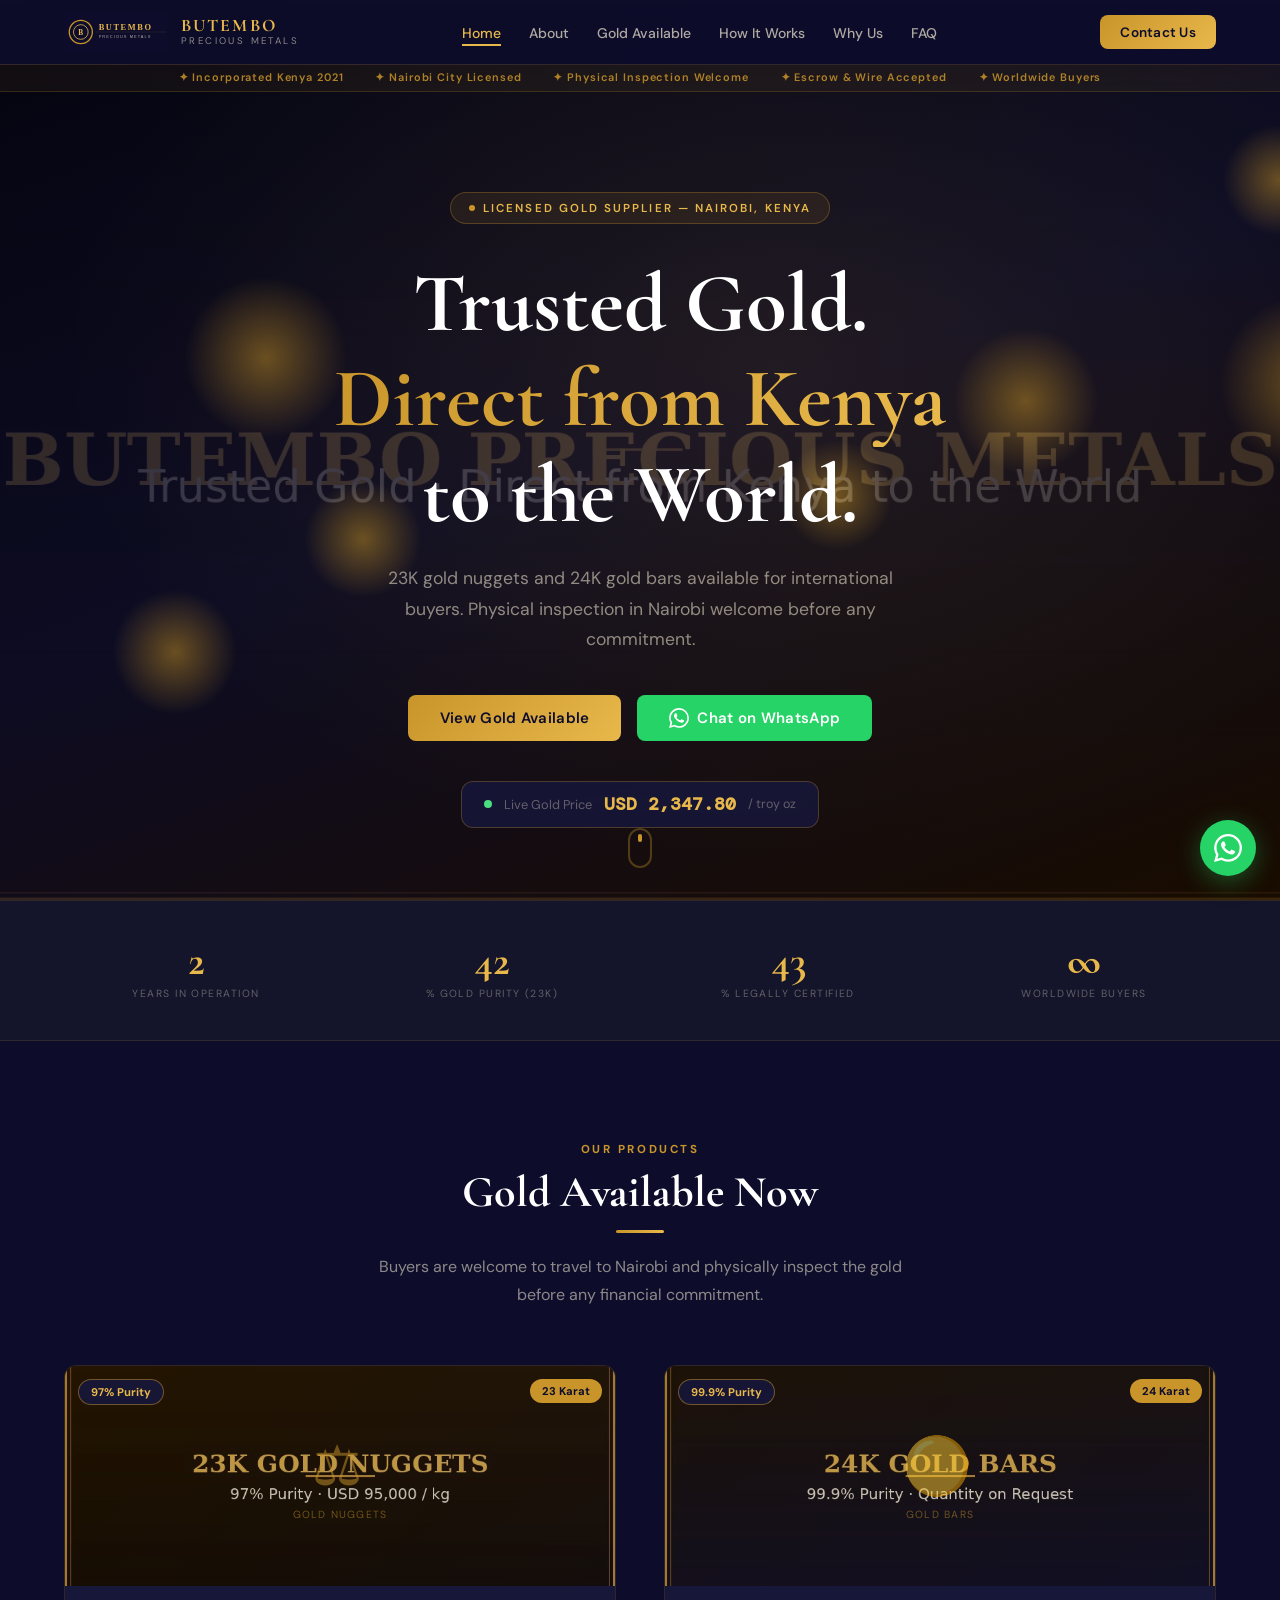
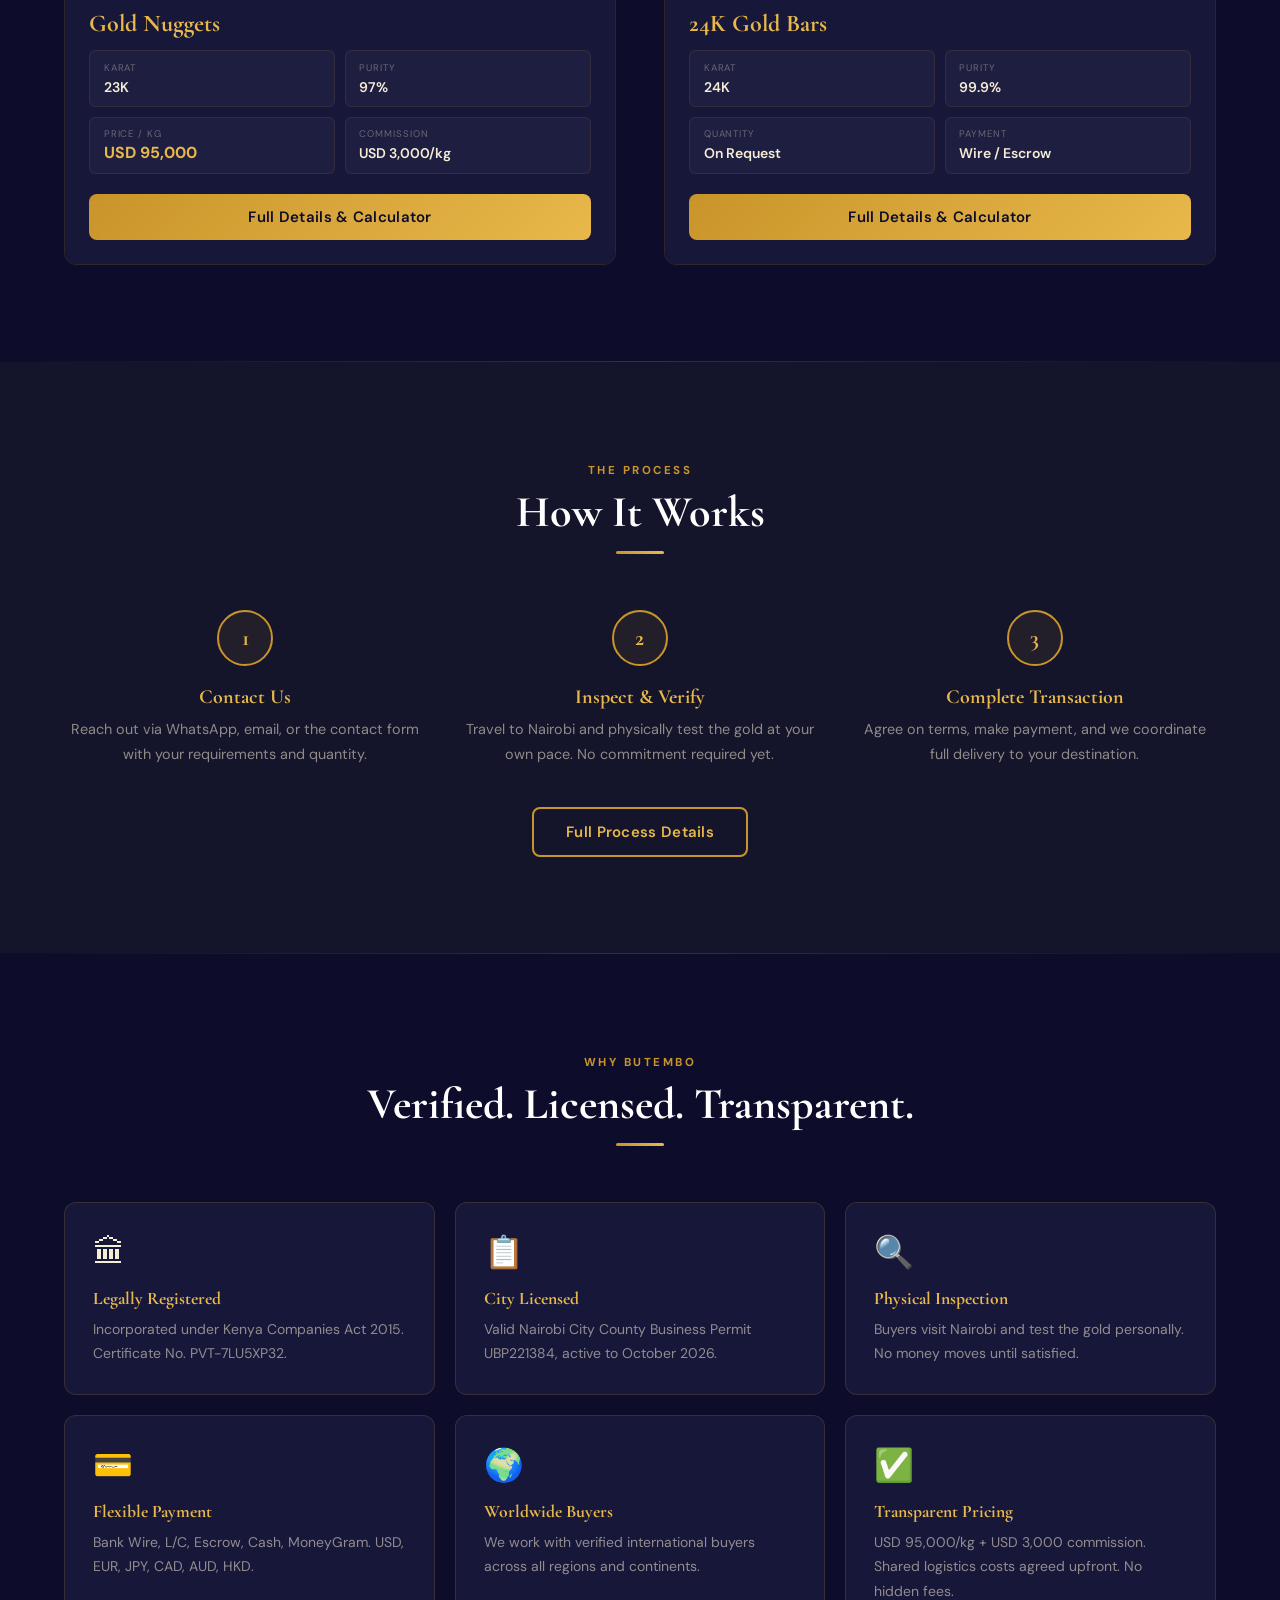
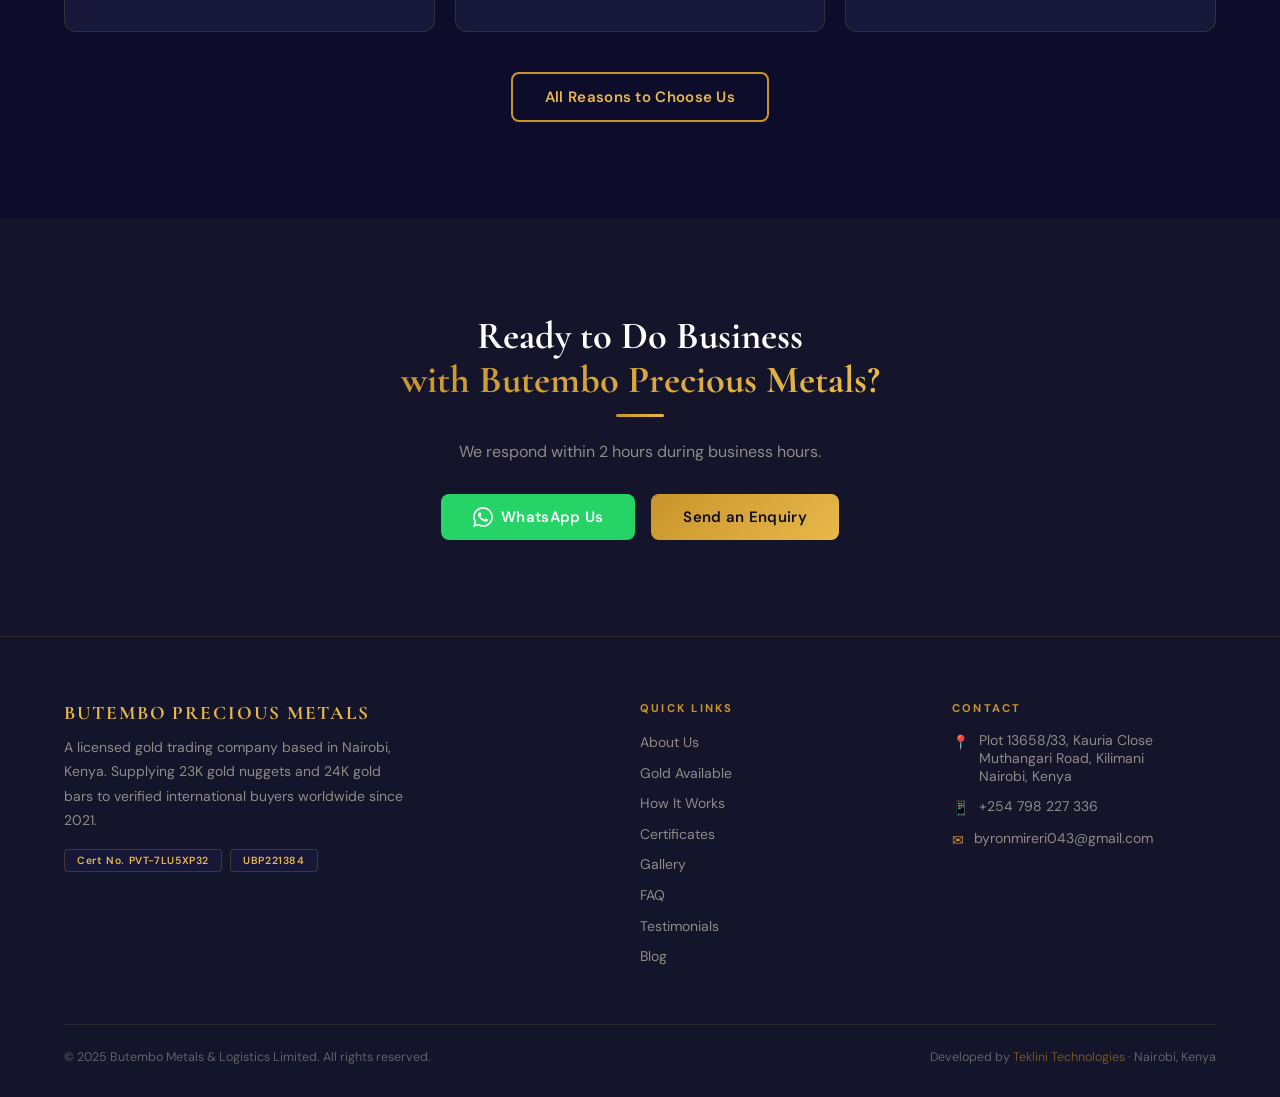
==== index.html @ 9b8b7255 "first commit" ====
<!DOCTYPE html>
<html lang="en">
<head>
  <meta charset="UTF-8"/>
  <meta name="viewport" content="width=device-width,initial-scale=1.0"/>
  <meta name="description" content="Licensed gold supplier in Nairobi, Kenya. 23K gold nuggets and 24K gold bars for international buyers. Physical inspection welcome."/>
  <meta property="og:title" content="Butembo Precious Metals | Trusted Gold from Kenya to the World"/>
  <meta property="og:image" content="images/og.jpg"/>
  <meta property="og:type" content="website"/>
  <title>Butembo Precious Metals | Trusted Gold from Kenya to the World</title>
  <link rel="icon" type="image/png" href="images/favicon.png"/>
  <link rel="preconnect" href="https://fonts.googleapis.com"/>
  <link rel="preconnect" href="https://fonts.gstatic.com" crossorigin/>
  <link href="https://fonts.googleapis.com/css2?family=Cormorant+Garamond:wght@400;600;700&family=DM+Sans:wght@300;400;500;600&family=DM+Mono&display=swap" rel="stylesheet"/>
  <link rel="stylesheet" href="css/styles.css"/>
</head>
<body>
<nav id="navbar">
  <div class="container">
    <div class="nav-inner">
      <a href="index.html" class="nav-logo">
        <img src="images/logo.svg" alt="Butembo Precious Metals" style="height:42px;width:auto;"/>
        <div><div class="nav-logo-text-main">BUTEMBO</div><div class="nav-logo-text-sub">Precious Metals</div></div>
      </a>
      <ul class="nav-links"><li><a href="index.html" class="active">Home</a></li>
<li><a href="about.html" >About</a></li>
<li><a href="gold.html" >Gold Available</a></li>
<li><a href="how.html" >How It Works</a></li>
<li><a href="why.html" >Why Us</a></li>
<li><a href="faq.html" >FAQ</a></li></ul>
      <a href="contact.html" class="btn btn-gold btn-sm nav-cta">Contact Us</a>
      <button class="nav-menu-btn" id="menu-btn" aria-label="Open menu">
        <svg width="22" height="22" fill="none" stroke="currentColor" stroke-width="2" viewBox="0 0 24 24"><path stroke-linecap="round" stroke-linejoin="round" d="M4 6h16M4 12h16M4 18h16"/></svg>
      </button>
    </div>
  </div>
  <div class="mobile-menu" id="mobile-menu">
    <a href="index.html">Home</a><a href="about.html">About Us</a><a href="gold.html">Gold Available</a>
    <a href="how.html">How It Works</a><a href="why.html">Why Choose Us</a><a href="gallery.html">Gallery</a>
    <a href="certificates.html">Certificates</a><a href="faq.html">FAQ</a>
    <a href="testimonials.html">Testimonials</a><a href="blog.html">Blog</a>
    <a href="contact.html" class="btn btn-gold" style="display:block;text-align:center;margin-top:.75rem;">Contact Us</a>
  </div>
</nav>
<div class="trust-strip">
  <div class="trust-strip-inner">
    <span class="trust-badge">&#10022; Incorporated Kenya 2021</span>
    <span class="trust-badge">&#10022; Nairobi City Licensed</span>
    <span class="trust-badge">&#10022; Physical Inspection Welcome</span>
    <span class="trust-badge">&#10022; Escrow &amp; Wire Accepted</span>
    <span class="trust-badge">&#10022; Worldwide Buyers</span>
  </div>
</div>
<main>

<section class="hero">
  <div class="hero-bg">
    <div class="hero-gradient"></div>
    <div class="hero-particles"></div>
    <div style="position:absolute;inset:0;background:url('images/hero.jpg') center/cover no-repeat;opacity:.18;"></div>
  </div>
  <div class="hero-content" data-aos="fade-up">
    <div class="hero-badge" data-aos="fade-down"><span class="pulse-dot"></span>Licensed Gold Supplier &mdash; Nairobi, Kenya</div>
    <h1 class="serif"><span style="color:#fff;">Trusted Gold.</span><span class="grad-gold">Direct from Kenya</span><span style="color:#fff;">to the World.</span></h1>
    <p>23K gold nuggets and 24K gold bars available for international buyers. Physical inspection in Nairobi welcome before any commitment.</p>
    <div class="hero-btns">
      <a href="gold.html" class="btn btn-gold">View Gold Available</a>
      <a href="https://wa.me/254798227336?text=Hello%20Butembo%2C%20I%20am%20interested%20in%20purchasing%20gold.%20Please%20advise%20on%20availability." target="_blank" class="btn btn-wa"><svg width="20" height="20" fill="currentColor" viewBox="0 0 24 24"><path d="M17.472 14.382c-.297-.149-1.758-.867-2.03-.967-.273-.099-.471-.148-.67.15-.197.297-.767.966-.94 1.164-.173.199-.347.223-.644.075-.297-.15-1.255-.463-2.39-1.475-.883-.788-1.48-1.761-1.653-2.059-.173-.297-.018-.458.13-.606.134-.133.298-.347.446-.52.149-.174.198-.298.298-.497.099-.198.05-.371-.025-.52-.075-.149-.669-1.612-.916-2.207-.242-.579-.487-.5-.669-.51-.173-.008-.371-.01-.57-.01-.198 0-.52.074-.792.372-.272.297-1.04 1.016-1.04 2.479 0 1.462 1.065 2.875 1.213 3.074.149.198 2.096 3.2 5.077 4.487.709.306 1.262.489 1.694.625.712.227 1.36.195 1.871.118.571-.085 1.758-.719 2.006-1.413.248-.694.248-1.289.173-1.413-.074-.124-.272-.198-.57-.347m-5.421 7.403h-.004a9.87 9.87 0 01-5.031-1.378l-.361-.214-3.741.982.998-3.648-.235-.374a9.86 9.86 0 01-1.51-5.26c.001-5.45 4.436-9.884 9.888-9.884 2.64 0 5.122 1.03 6.988 2.898a9.825 9.825 0 012.893 6.994c-.003 5.45-4.437 9.884-9.885 9.884m8.413-18.297A11.815 11.815 0 0012.05 0C5.495 0 .16 5.335.157 11.892c0 2.096.547 4.142 1.588 5.945L.057 24l6.305-1.654a11.882 11.882 0 005.683 1.448h.005c6.554 0 11.89-5.335 11.893-11.893a11.821 11.821 0 00-3.48-8.413z"/></svg> Chat on WhatsApp</a>
    </div>
    <div class="ticker-pill">
      <span class="ticker-dot"></span>
      <span class="ticker-label">Live Gold Price</span>
      <span class="ticker-val" id="gold-price-display">Loading...</span>
      <span class="ticker-unit">/ troy oz</span>
    </div>
  </div>
  <div class="scroll-hint"><div class="scroll-hint-inner"><div class="scroll-hint-dot"></div></div></div>
</section>

<div class="stats-bar">
  <div class="container">
    <div class="stats-grid">
      <div data-aos="fade-up"><div class="stat-val counter" data-target="4">0</div><div class="stat-label">Years in Operation</div></div>
      <div data-aos="fade-up" data-aos-delay="100"><div class="stat-val counter" data-target="97">0</div><div class="stat-label">% Gold Purity (23K)</div></div>
      <div data-aos="fade-up" data-aos-delay="200"><div class="stat-val counter" data-target="100">0</div><div class="stat-label">% Legally Certified</div></div>
      <div data-aos="fade-up" data-aos-delay="300"><div class="stat-val">&infin;</div><div class="stat-label">Worldwide Buyers</div></div>
    </div>
  </div>
</div>

<section class="section">
  <div class="container">
    <div class="section-head">
      <span class="section-tag">Our Products</span>
      <h2 class="section-title serif">Gold Available Now</h2>
      <div class="gold-rule"></div>
      <p class="section-sub">Buyers are welcome to travel to Nairobi and physically inspect the gold before any financial commitment.</p>
    </div>
    <div class="grid-2">
      <div class="product-card" data-aos="fade-right">
        <div class="product-img">
          <img src="images/nuggets.jpg" alt="23K Gold Nuggets"/>
          <div class="product-img-fallback"><span class="icon">&#9878;</span><span>Gold Nuggets</span></div>
          <span class="product-badge product-badge-karat">23 Karat</span>
          <span class="product-badge product-badge-purity">97% Purity</span>
        </div>
        <div class="product-body">
          <h3 class="serif" style="font-size:1.5rem;color:var(--gold2);margin-bottom:.75rem;">Gold Nuggets</h3>
          <div class="spec-grid" style="margin-bottom:1.25rem;">
            <div class="spec-item"><span class="spec-label">Karat</span><span class="spec-val">23K</span></div><div class="spec-item"><span class="spec-label">Purity</span><span class="spec-val">97%</span></div><div class="spec-item"><span class="spec-label">Price / kg</span><span class="spec-val highlight">USD 95,000</span></div><div class="spec-item"><span class="spec-label">Commission</span><span class="spec-val">USD 3,000/kg</span></div>
          </div>
          <a href="gold.html" class="btn btn-gold" style="width:100%;justify-content:center;">Full Details &amp; Calculator</a>
        </div>
      </div>
      <div class="product-card" data-aos="fade-left">
        <div class="product-img">
          <img src="images/bars.jpg" alt="24K Gold Bars"/>
          <div class="product-img-fallback"><span class="icon">&#128993;</span><span>Gold Bars</span></div>
          <span class="product-badge product-badge-karat">24 Karat</span>
          <span class="product-badge product-badge-purity">99.9% Purity</span>
        </div>
        <div class="product-body">
          <h3 class="serif" style="font-size:1.5rem;color:var(--gold2);margin-bottom:.75rem;">24K Gold Bars</h3>
          <div class="spec-grid" style="margin-bottom:1.25rem;">
            <div class="spec-item"><span class="spec-label">Karat</span><span class="spec-val">24K</span></div><div class="spec-item"><span class="spec-label">Purity</span><span class="spec-val">99.9%</span></div><div class="spec-item"><span class="spec-label">Quantity</span><span class="spec-val">On Request</span></div><div class="spec-item"><span class="spec-label">Payment</span><span class="spec-val">Wire / Escrow</span></div>
          </div>
          <a href="gold.html" class="btn btn-gold" style="width:100%;justify-content:center;">Full Details &amp; Calculator</a>
        </div>
      </div>
    </div>
  </div>
</section>

<div class="section-divider"></div>

<section class="section" style="background:var(--navyL);">
  <div class="container">
    <div class="section-head">
      <span class="section-tag">The Process</span>
      <h2 class="section-title serif">How It Works</h2>
      <div class="gold-rule"></div>
    </div>
    <div class="steps-grid">
      <div style="text-align:center;" data-aos="fade-up"><div class="step-num">1</div><h3 class="serif" style="font-size:1.25rem;color:var(--gold2);margin-bottom:.5rem;">Contact Us</h3><p style="color:var(--gray);font-size:.9rem;line-height:1.75;">Reach out via WhatsApp, email, or the contact form with your requirements and quantity.</p></div>
      <div style="text-align:center;" data-aos="fade-up" data-aos-delay="120"><div class="step-num">2</div><h3 class="serif" style="font-size:1.25rem;color:var(--gold2);margin-bottom:.5rem;">Inspect &amp; Verify</h3><p style="color:var(--gray);font-size:.9rem;line-height:1.75;">Travel to Nairobi and physically test the gold at your own pace. No commitment required yet.</p></div>
      <div style="text-align:center;" data-aos="fade-up" data-aos-delay="240"><div class="step-num">3</div><h3 class="serif" style="font-size:1.25rem;color:var(--gold2);margin-bottom:.5rem;">Complete Transaction</h3><p style="color:var(--gray);font-size:.9rem;line-height:1.75;">Agree on terms, make payment, and we coordinate full delivery to your destination.</p></div>
    </div>
    <div style="text-align:center;margin-top:2.5rem;" data-aos="fade-up"><a href="how.html" class="btn btn-outline">Full Process Details</a></div>
  </div>
</section>

<div class="section-divider"></div>

<section class="section">
  <div class="container">
    <div class="section-head">
      <span class="section-tag">Why Butembo</span>
      <h2 class="section-title serif">Verified. Licensed. Transparent.</h2>
      <div class="gold-rule"></div>
    </div>
    <div class="trust-grid">
      <div class="card" data-aos="fade-up"><span class="trust-icon">&#127963;</span><h4 class="serif" style="color:var(--gold2);font-size:1.1rem;margin-bottom:.5rem;">Legally Registered</h4><p style="color:var(--gray);font-size:.875rem;line-height:1.75;">Incorporated under Kenya Companies Act 2015. Certificate No. PVT-7LU5XP32.</p></div>
      <div class="card" data-aos="fade-up" data-aos-delay="80"><span class="trust-icon">&#128203;</span><h4 class="serif" style="color:var(--gold2);font-size:1.1rem;margin-bottom:.5rem;">City Licensed</h4><p style="color:var(--gray);font-size:.875rem;line-height:1.75;">Valid Nairobi City County Business Permit UBP221384, active to October 2026.</p></div>
      <div class="card" data-aos="fade-up" data-aos-delay="160"><span class="trust-icon">&#128269;</span><h4 class="serif" style="color:var(--gold2);font-size:1.1rem;margin-bottom:.5rem;">Physical Inspection</h4><p style="color:var(--gray);font-size:.875rem;line-height:1.75;">Buyers visit Nairobi and test the gold personally. No money moves until satisfied.</p></div>
      <div class="card" data-aos="fade-up" data-aos-delay="240"><span class="trust-icon">&#128179;</span><h4 class="serif" style="color:var(--gold2);font-size:1.1rem;margin-bottom:.5rem;">Flexible Payment</h4><p style="color:var(--gray);font-size:.875rem;line-height:1.75;">Bank Wire, L/C, Escrow, Cash, MoneyGram. USD, EUR, JPY, CAD, AUD, HKD.</p></div>
      <div class="card" data-aos="fade-up" data-aos-delay="320"><span class="trust-icon">&#127757;</span><h4 class="serif" style="color:var(--gold2);font-size:1.1rem;margin-bottom:.5rem;">Worldwide Buyers</h4><p style="color:var(--gray);font-size:.875rem;line-height:1.75;">We work with verified international buyers across all regions and continents.</p></div>
      <div class="card" data-aos="fade-up" data-aos-delay="400"><span class="trust-icon">&#9989;</span><h4 class="serif" style="color:var(--gold2);font-size:1.1rem;margin-bottom:.5rem;">Transparent Pricing</h4><p style="color:var(--gray);font-size:.875rem;line-height:1.75;">USD 95,000/kg + USD 3,000 commission. Shared logistics costs agreed upfront. No hidden fees.</p></div>
    </div>
    <div style="text-align:center;margin-top:2.5rem;" data-aos="fade-up"><a href="why.html" class="btn btn-outline">All Reasons to Choose Us</a></div>
  </div>
</section>

<section class="section" style="background:var(--navyL);text-align:center;">
  <div class="container-sm" data-aos="fade-up">
    <h2 class="serif" style="font-size:clamp(1.6rem,3.5vw,2.4rem);color:#fff;margin-bottom:.75rem;">Ready to Do Business<br/><span class="grad-gold">with Butembo Precious Metals?</span></h2>
    <div class="gold-rule" style="margin:.75rem auto 1.5rem;"></div>
    <p style="color:var(--gray);margin-bottom:2rem;">We respond within 2 hours during business hours.</p>
    <div style="display:flex;gap:1rem;justify-content:center;flex-wrap:wrap;">
      <a href="https://wa.me/254798227336?text=Hello%20Butembo%2C%20I%20am%20ready%20to%20discuss%20a%20gold%20purchase." target="_blank" class="btn btn-wa"><svg width="20" height="20" fill="currentColor" viewBox="0 0 24 24"><path d="M17.472 14.382c-.297-.149-1.758-.867-2.03-.967-.273-.099-.471-.148-.67.15-.197.297-.767.966-.94 1.164-.173.199-.347.223-.644.075-.297-.15-1.255-.463-2.39-1.475-.883-.788-1.48-1.761-1.653-2.059-.173-.297-.018-.458.13-.606.134-.133.298-.347.446-.52.149-.174.198-.298.298-.497.099-.198.05-.371-.025-.52-.075-.149-.669-1.612-.916-2.207-.242-.579-.487-.5-.669-.51-.173-.008-.371-.01-.57-.01-.198 0-.52.074-.792.372-.272.297-1.04 1.016-1.04 2.479 0 1.462 1.065 2.875 1.213 3.074.149.198 2.096 3.2 5.077 4.487.709.306 1.262.489 1.694.625.712.227 1.36.195 1.871.118.571-.085 1.758-.719 2.006-1.413.248-.694.248-1.289.173-1.413-.074-.124-.272-.198-.57-.347m-5.421 7.403h-.004a9.87 9.87 0 01-5.031-1.378l-.361-.214-3.741.982.998-3.648-.235-.374a9.86 9.86 0 01-1.51-5.26c.001-5.45 4.436-9.884 9.888-9.884 2.64 0 5.122 1.03 6.988 2.898a9.825 9.825 0 012.893 6.994c-.003 5.45-4.437 9.884-9.885 9.884m8.413-18.297A11.815 11.815 0 0012.05 0C5.495 0 .16 5.335.157 11.892c0 2.096.547 4.142 1.588 5.945L.057 24l6.305-1.654a11.882 11.882 0 005.683 1.448h.005c6.554 0 11.89-5.335 11.893-11.893a11.821 11.821 0 00-3.48-8.413z"/></svg> WhatsApp Us</a>
      <a href="contact.html" class="btn btn-gold">Send an Enquiry</a>
    </div>
  </div>
</section>
</main>

<footer>
  <div class="container">
    <div class="footer-grid">
      <div>
        <div class="footer-logo-text">BUTEMBO PRECIOUS METALS</div>
        <p class="footer-desc">A licensed gold trading company based in Nairobi, Kenya. Supplying 23K gold nuggets and 24K gold bars to verified international buyers worldwide since 2021.</p>
        <div class="footer-certs">
          <span class="footer-cert">Cert No. PVT-7LU5XP32</span>
          <span class="footer-cert">UBP221384</span>
        </div>
      </div>
      <div>
        <div class="footer-col-title">Quick Links</div>
        <ul class="footer-links">
          <li><a href="about.html">About Us</a></li>
          <li><a href="gold.html">Gold Available</a></li>
          <li><a href="how.html">How It Works</a></li>
          <li><a href="certificates.html">Certificates</a></li>
          <li><a href="gallery.html">Gallery</a></li>
          <li><a href="faq.html">FAQ</a></li>
          <li><a href="testimonials.html">Testimonials</a></li>
          <li><a href="blog.html">Blog</a></li>
        </ul>
      </div>
      <div>
        <div class="footer-col-title">Contact</div>
        <div class="footer-contact-item"><span class="icon">&#128205;</span><span>Plot 13658/33, Kauria Close<br/>Muthangari Road, Kilimani<br/>Nairobi, Kenya</span></div>
        <div class="footer-contact-item"><span class="icon">&#128241;</span><a href="https://wa.me/254798227336?text=Hello%20Butembo%20Precious%20Metals%2C%20I%20would%20like%20to%20enquire%20about%20your%20gold." target="_blank">+254 798 227 336</a></div>
        <div class="footer-contact-item"><span class="icon">&#9993;</span><a href="mailto:byronmireri043@gmail.com">byronmireri043@gmail.com</a></div>
      </div>
    </div>
    <div class="footer-bottom">
      <span>&copy; 2025 Butembo Metals &amp; Logistics Limited. All rights reserved.</span>
      <span>Developed by <a href="#">Teklini Technologies</a> &middot; Nairobi, Kenya</span>
    </div>
  </div>
</footer>
<a href="https://wa.me/254798227336?text=Hello%20Butembo%20Precious%20Metals%2C%20I%20would%20like%20to%20enquire%20about%20your%20gold." target="_blank" rel="noopener" class="wa-float" aria-label="Chat on WhatsApp">
  <svg viewBox="0 0 24 24" fill="white"><path d="M17.472 14.382c-.297-.149-1.758-.867-2.03-.967-.273-.099-.471-.148-.67.15-.197.297-.767.966-.94 1.164-.173.199-.347.223-.644.075-.297-.15-1.255-.463-2.39-1.475-.883-.788-1.48-1.761-1.653-2.059-.173-.297-.018-.458.13-.606.134-.133.298-.347.446-.52.149-.174.198-.298.298-.497.099-.198.05-.371-.025-.52-.075-.149-.669-1.612-.916-2.207-.242-.579-.487-.5-.669-.51-.173-.008-.371-.01-.57-.01-.198 0-.52.074-.792.372-.272.297-1.04 1.016-1.04 2.479 0 1.462 1.065 2.875 1.213 3.074.149.198 2.096 3.2 5.077 4.487.709.306 1.262.489 1.694.625.712.227 1.36.195 1.871.118.571-.085 1.758-.719 2.006-1.413.248-.694.248-1.289.173-1.413-.074-.124-.272-.198-.57-.347m-5.421 7.403h-.004a9.87 9.87 0 01-5.031-1.378l-.361-.214-3.741.982.998-3.648-.235-.374a9.86 9.86 0 01-1.51-5.26c.001-5.45 4.436-9.884 9.888-9.884 2.64 0 5.122 1.03 6.988 2.898a9.825 9.825 0 012.893 6.994c-.003 5.45-4.437 9.884-9.885 9.884m8.413-18.297A11.815 11.815 0 0012.05 0C5.495 0 .16 5.335.157 11.892c0 2.096.547 4.142 1.588 5.945L.057 24l6.305-1.654a11.882 11.882 0 005.683 1.448h.005c6.554 0 11.89-5.335 11.893-11.893a11.821 11.821 0 00-3.48-8.413z"/></svg>
</a>
<script src="js/main.js"></script>
</body>
</html>
---- css/styles.css ----
/* ═══════════════════════════════════════════
   BUTEMBO PRECIOUS METALS — GLOBAL STYLES
   ═══════════════════════════════════════════ */

:root {
  --navy:   #0D0D2B;
  --navyL:  #14142A;
  --card:   #17173A;
  --card2:  #1E1E48;
  --gold:   #C9952A;
  --gold2:  #E8B84B;
  --gold3:  #F5D070;
  --cream:  #F5EDD6;
  --gray:   rgba(245,237,214,.55);
  --gray2:  rgba(245,237,214,.35);
  --green:  #25D366;
  --radius: .75rem;
  --trans:  .22s ease;
}

*, *::before, *::after { box-sizing: border-box; margin: 0; padding: 0; }

html { scroll-behavior: smooth; font-size: 16px; }

body {
  background: var(--navy);
  color: var(--cream);
  font-family: 'DM Sans', sans-serif;
  -webkit-font-smoothing: antialiased;
  overflow-x: hidden;
}

/* ── TYPOGRAPHY ── */
h1, h2, h3, h4 { font-family: 'Cormorant Garamond', 'Georgia', serif; font-weight: 700; line-height: 1.15; }
.serif { font-family: 'Cormorant Garamond', Georgia, serif; }

.text-gold      { color: var(--gold); }
.text-gold2     { color: var(--gold2); }
.text-cream     { color: var(--cream); }
.text-gray      { color: var(--gray); }
.text-gray2     { color: var(--gray2); }

.grad-gold {
  background: linear-gradient(135deg, var(--gold), var(--gold2) 50%, var(--gold));
  -webkit-background-clip: text; -webkit-text-fill-color: transparent; background-clip: text;
  background-size: 200%;
  animation: shimmer-text 4s linear infinite;
}
@keyframes shimmer-text { 0%{background-position:0%} 100%{background-position:200%} }

/* ── LAYOUT ── */
.container { max-width: 1200px; margin: 0 auto; padding: 0 1.5rem; }
.container-sm { max-width: 860px; margin: 0 auto; padding: 0 1.5rem; }
.section { padding: 6rem 0; }
.section-sm { padding: 4rem 0; }

/* ── BUTTONS ── */
.btn {
  display: inline-flex; align-items: center; justify-content: center; gap: .5rem;
  font-family: 'DM Sans', sans-serif; font-weight: 600; font-size: .9375rem;
  padding: .8rem 2rem; border-radius: .5rem; cursor: pointer;
  border: none; text-decoration: none; transition: var(--trans);
  letter-spacing: .02em; white-space: nowrap;
}
.btn-gold {
  background: linear-gradient(135deg, var(--gold), var(--gold2));
  color: var(--navy);
}
.btn-gold:hover { transform: translateY(-2px); box-shadow: 0 8px 28px rgba(201,149,42,.35); filter: brightness(1.08); }

.btn-outline {
  background: transparent; border: 2px solid var(--gold);
  color: var(--gold2);
}
.btn-outline:hover { background: rgba(201,149,42,.1); transform: translateY(-2px); }

.btn-wa {
  background: var(--green); color: #fff;
}
.btn-wa:hover { background: #20ba5a; transform: translateY(-2px); box-shadow: 0 8px 24px rgba(37,211,102,.3); }

.btn-sm { padding: .55rem 1.25rem; font-size: .85rem; }

/* ── NAVBAR ── */
#navbar {
  position: fixed; top: 0; left: 0; right: 0; z-index: 100;
  background: rgba(13,13,43,.96); backdrop-filter: blur(12px);
  border-bottom: 1px solid rgba(201,149,42,.2);
  transition: var(--trans);
}
#navbar.scrolled { box-shadow: 0 4px 30px rgba(0,0,0,.4); border-bottom-color: rgba(201,149,42,.35); }

.nav-inner {
  display: flex; align-items: center; justify-content: space-between;
  height: 64px;
}
.nav-logo { display: flex; align-items: center; gap: .75rem; text-decoration: none; }
.nav-logo-text-main { font-family: 'Cormorant Garamond',serif; font-weight: 700; color: var(--gold2); font-size: 1.1rem; letter-spacing: .12em; line-height:1; }
.nav-logo-text-sub  { font-size: .6rem; color: var(--gray); letter-spacing: .25em; text-transform: uppercase; }

.nav-links { display: flex; align-items: center; gap: 1.75rem; list-style: none; }
.nav-links a {
  color: rgba(245,237,214,.7); font-size: .875rem; font-weight: 500;
  text-decoration: none; position: relative; transition: color var(--trans);
}
.nav-links a::after {
  content: ''; position: absolute; bottom: -4px; left: 0; width: 0; height: 2px;
  background: var(--gold2); transition: width var(--trans);
}
.nav-links a:hover, .nav-links a.active { color: var(--gold2); }
.nav-links a:hover::after, .nav-links a.active::after { width: 100%; }

.nav-menu-btn {
  display: none; background: none; border: none; color: var(--cream);
  cursor: pointer; padding: .4rem;
}
.mobile-menu {
  display: none; background: var(--navyL); border-top: 1px solid rgba(201,149,42,.15);
  padding: 1rem 1.5rem 1.5rem;
}
.mobile-menu.open { display: block; }
.mobile-menu a { display: block; color: rgba(245,237,214,.75); text-decoration: none; padding: .65rem 0; border-bottom: 1px solid rgba(201,149,42,.08); font-size: .9rem; transition: color var(--trans); }
.mobile-menu a:hover { color: var(--gold2); }

/* ── TRUST STRIP ── */
.trust-strip {
  position: fixed; top: 64px; left: 0; right: 0; z-index: 90;
  background: rgba(201,149,42,.07); border-bottom: 1px solid rgba(201,149,42,.2);
  backdrop-filter: blur(6px);
}
.trust-strip-inner {
  display: flex; align-items: center; justify-content: center;
  gap: 2rem; padding: .4rem 1.5rem; flex-wrap: wrap;
}
.trust-badge { color: rgba(201,149,42,.85); font-size: .68rem; font-weight: 600; letter-spacing: .08em; white-space: nowrap; }
@media(max-width:768px){ .trust-strip { display: none; } }

/* ── PAGE OFFSET ── */
.page-offset { padding-top: 7.5rem; }
@media(max-width:768px){ .page-offset { padding-top: 4.5rem; } }

/* ── HERO ── */
.hero {
  min-height: 100vh; display: flex; align-items: center; justify-content: center;
  position: relative; overflow: hidden; padding-top: 7.5rem;
}
.hero-bg {
  position: absolute; inset: 0; z-index: 0;
}
.hero-gradient {
  position: absolute; inset: 0;
  background: radial-gradient(ellipse at 60% 40%, rgba(201,149,42,.14) 0%, transparent 65%),
              linear-gradient(160deg, #050510 0%, var(--navy) 50%, #1a0d00 100%);
}
.hero-particles {
  position: absolute; inset: 0; overflow: hidden;
}
.hero-particles span {
  position: absolute; border-radius: 50%;
  background: radial-gradient(circle, rgba(201,149,42,.6), transparent 70%);
  animation: float-particle 8s ease-in-out infinite;
}
@keyframes float-particle { 0%,100%{transform:translateY(0) scale(1); opacity:.4} 50%{transform:translateY(-30px) scale(1.1); opacity:.7} }

.hero-content { position: relative; z-index: 10; text-align: center; max-width: 780px; padding: 2rem 1.5rem; }
.hero-badge {
  display: inline-flex; align-items: center; gap: .5rem;
  background: rgba(201,149,42,.1); border: 1px solid rgba(201,149,42,.3);
  color: var(--gold2); font-size: .72rem; font-weight: 600;
  letter-spacing: .18em; text-transform: uppercase;
  padding: .45rem 1.1rem; border-radius: 2rem; margin-bottom: 2rem;
}
.hero-badge .pulse-dot { width: 6px; height: 6px; border-radius: 50%; background: var(--gold); animation: pulse 1.8s ease-in-out infinite; }
@keyframes pulse { 0%,100%{opacity:1;transform:scale(1)} 50%{opacity:.4;transform:scale(1.4)} }

.hero h1 { font-size: clamp(2.6rem, 7vw, 5.2rem); color: #fff; margin-bottom: 1.25rem; }
.hero h1 span { display: block; }
.hero p { font-size: 1.1rem; color: var(--gray); line-height: 1.75; max-width: 560px; margin: 0 auto 2.5rem; }

.hero-btns { display: flex; gap: 1rem; justify-content: center; flex-wrap: wrap; margin-bottom: 2.5rem; }

.ticker-pill {
  display: inline-flex; align-items: center; gap: .75rem;
  background: rgba(23,23,58,.85); border: 1px solid rgba(201,149,42,.3);
  padding: .65rem 1.4rem; border-radius: .75rem; backdrop-filter: blur(8px);
}
.ticker-dot { width: 8px; height: 8px; border-radius: 50%; background: #4ade80; animation: pulse 1.5s ease infinite; }
.ticker-label { color: var(--gray2); font-size: .8rem; }
.ticker-val { color: var(--gold2); font-weight: 700; font-size: 1.15rem; font-family: 'DM Mono', monospace; }
.ticker-unit { color: var(--gray2); font-size: .78rem; }

.scroll-hint {
  position: absolute; bottom: 2rem; left: 50%; transform: translateX(-50%);
  z-index: 10; animation: bounce-down 2s ease infinite;
}
.scroll-hint-inner { width: 24px; height: 40px; border: 2px solid rgba(201,149,42,.35); border-radius: 12px; display: flex; align-items: flex-start; justify-content: center; padding: 4px; }
.scroll-hint-dot { width: 4px; height: 8px; background: var(--gold); border-radius: 2px; animation: scroll-dot 2s ease infinite; }
@keyframes bounce-down { 0%,100%{transform:translateX(-50%) translateY(0)} 50%{transform:translateX(-50%) translateY(6px)} }
@keyframes scroll-dot { 0%{opacity:1;transform:translateY(0)} 100%{opacity:0;transform:translateY(14px)} }

/* ── SECTION TITLES ── */
.section-tag {
  display: inline-block; color: var(--gold); font-size: .72rem; font-weight: 700;
  text-transform: uppercase; letter-spacing: .22em; margin-bottom: .6rem;
}
.section-title { font-size: clamp(1.8rem, 4vw, 2.75rem); color: #fff; margin-bottom: .8rem; }
.section-sub { color: var(--gray); line-height: 1.75; max-width: 560px; }
.section-head { text-align: center; margin-bottom: 3.5rem; }
.section-head .section-sub { margin: 0 auto; }

.gold-rule { width: 48px; height: 3px; background: linear-gradient(90deg, var(--gold), var(--gold2)); border-radius: 2px; margin: .75rem 0 1.25rem; }
.section-head .gold-rule { margin: .75rem auto 1.25rem; }

/* ── CARDS ── */
.card {
  background: var(--card); border: 1px solid rgba(201,149,42,.18);
  border-radius: var(--radius); padding: 1.75rem;
  transition: all var(--trans);
}
.card:hover { border-color: rgba(201,149,42,.4); box-shadow: 0 0 32px rgba(201,149,42,.08); transform: translateY(-4px); }

.card-accent {
  background: var(--card);
  border: 1px solid rgba(201,149,42,.2);
  border-radius: var(--radius);
  overflow: hidden;
  position: relative;
}
.card-accent::before {
  content: ''; position: absolute; left: 0; top: 0; bottom: 0;
  width: 4px; background: linear-gradient(180deg, var(--gold), var(--gold2));
}
.card-accent-inner { padding: 1.5rem 1.5rem 1.5rem 1.9rem; }

/* ── SPEC GRID ── */
.spec-grid { display: grid; grid-template-columns: 1fr 1fr; gap: .6rem; }
.spec-item {
  background: rgba(255,255,255,.03); border: 1px solid rgba(201,149,42,.12);
  border-radius: .4rem; padding: .6rem .85rem;
}
.spec-label { font-size: .6rem; text-transform: uppercase; letter-spacing: .1em; color: var(--gray2); display: block; margin-bottom: 2px; }
.spec-val { font-size: .875rem; font-weight: 600; color: var(--cream); }
.spec-val.highlight { color: var(--gold2); font-size: 1rem; font-weight: 700; }

/* ── PRODUCT CARD ── */
.product-card {
  border-radius: var(--radius); overflow: hidden;
  border: 1px solid rgba(201,149,42,.18);
  transition: all .35s ease;
}
.product-card:hover { transform: translateY(-6px); box-shadow: 0 24px 56px rgba(201,149,42,.14); border-color: rgba(201,149,42,.4); }
.product-img {
  height: 220px; position: relative; overflow: hidden;
  background: linear-gradient(135deg, #2a1500, var(--card));
  display: flex; align-items: center; justify-content: center;
}
.product-img img { width: 100%; height: 100%; object-fit: cover; opacity: .8; position: absolute; inset: 0; }
.product-img-fallback { position: relative; z-index: 1; text-align: center; }
.product-img-fallback .icon { font-size: 3.5rem; display: block; }
.product-img-fallback span { font-size: .65rem; color: rgba(201,149,42,.5); text-transform: uppercase; letter-spacing: .12em; }
.product-badge {
  position: absolute; top: .8rem; font-size: .7rem; font-weight: 700;
  padding: .3rem .75rem; border-radius: 2rem;
}
.product-badge-karat { right: .8rem; background: var(--gold); color: var(--navy); }
.product-badge-purity { left: .8rem; background: rgba(23,23,58,.9); border: 1px solid rgba(201,149,42,.5); color: var(--gold2); }
.product-body { background: var(--card); padding: 1.5rem; }

/* ── HOW IT WORKS ── */
.steps-grid { display: grid; grid-template-columns: repeat(auto-fit, minmax(200px, 1fr)); gap: 2rem; position: relative; }
.step-num {
  width: 56px; height: 56px; border-radius: 50%;
  border: 2px solid var(--gold); background: rgba(201,149,42,.08);
  display: flex; align-items: center; justify-content: center;
  font-family: 'Cormorant Garamond',serif; font-size: 1.4rem; font-weight: 700; color: var(--gold2);
  margin: 0 auto 1.25rem;
}

/* ── TRUST CARDS ── */
.trust-grid { display: grid; grid-template-columns: repeat(auto-fit, minmax(280px, 1fr)); gap: 1.25rem; }
.trust-icon { font-size: 2rem; margin-bottom: 1rem; display: block; }

/* ── STATS ── */
.stats-bar { background: var(--navyL); border-top: 1px solid rgba(201,149,42,.15); border-bottom: 1px solid rgba(201,149,42,.15); padding: 2.5rem 0; }
.stats-grid { display: grid; grid-template-columns: repeat(4,1fr); gap: 2rem; text-align: center; }
@media(max-width:640px){ .stats-grid { grid-template-columns: repeat(2,1fr); gap: 1.5rem; } }
.stat-val { font-family: 'Cormorant Garamond',serif; font-size: 2.6rem; font-weight: 700; color: var(--gold2); line-height: 1; }
.stat-label { font-size: .65rem; text-transform: uppercase; letter-spacing: .14em; color: var(--gray2); margin-top: .3rem; }

/* ── FORM ── */
.form-group { margin-bottom: 1.25rem; }
.form-label { display: block; font-size: .8rem; font-weight: 600; color: var(--gray); margin-bottom: .5rem; text-transform: uppercase; letter-spacing: .08em; }
.form-input {
  width: 100%; background: var(--card2); border: 1px solid rgba(201,149,42,.22);
  border-radius: .5rem; color: var(--cream); padding: .8rem 1rem;
  font-size: .9375rem; font-family: 'DM Sans',sans-serif; transition: var(--trans);
}
.form-input::placeholder { color: rgba(245,237,214,.25); }
.form-input:focus { outline: none; border-color: var(--gold); box-shadow: 0 0 0 3px rgba(201,149,42,.12); }
textarea.form-input { resize: vertical; min-height: 120px; }
select.form-input { cursor: pointer; }

.form-success {
  background: rgba(37,211,102,.1); border: 1px solid rgba(37,211,102,.35);
  border-radius: .6rem; padding: 1rem 1.25rem; margin-bottom: 1.25rem; display: none;
}
.form-success p { color: #4ade80; font-weight: 600; }
.form-success span { color: var(--gray); font-size: .875rem; }

/* ── CALCULATOR ── */
.calc-box { background: var(--card); border: 1px solid rgba(201,149,42,.2); border-radius: 1rem; padding: 2rem; }
.calc-result { background: var(--navyL); border: 1px solid rgba(201,149,42,.2); border-radius: .75rem; padding: 1.5rem; margin-top: 1.5rem; display: none; }
.calc-total { font-family: 'Cormorant Garamond',serif; font-size: 2.2rem; font-weight: 700; color: var(--gold2); text-align: center; }
.calc-breakdown-row { display: flex; justify-content: space-between; align-items: center; padding: .4rem 0; border-bottom: 1px solid rgba(201,149,42,.08); font-size: .875rem; }
.calc-breakdown-row:last-child { border-bottom: none; }
.calc-breakdown-row .row-label { color: var(--gray); }
.calc-breakdown-row .row-val { color: var(--cream); font-weight: 500; }
.calc-note { font-size: .75rem; color: var(--gray2); margin-top: .75rem; line-height: 1.6; }

/* ── FAQ ── */
.faq-item { border-bottom: 1px solid rgba(201,149,42,.12); }
.faq-q {
  width: 100%; background: none; border: none; text-align: left;
  padding: 1.2rem 0; cursor: pointer; display: flex; justify-content: space-between;
  align-items: center; color: var(--cream); font-size: .9375rem; font-weight: 600;
  font-family: 'DM Sans',sans-serif; transition: color var(--trans); gap: 1rem;
}
.faq-q:hover { color: var(--gold2); }
.faq-chevron { flex-shrink: 0; width: 18px; height: 18px; color: var(--gold); transition: transform var(--trans); }
.faq-item.open .faq-chevron { transform: rotate(180deg); }
.faq-item.open .faq-q { color: var(--gold2); }
.faq-a { display: none; padding-bottom: 1.2rem; color: var(--gray); font-size: .9rem; line-height: 1.8; }
.faq-item.open .faq-a { display: block; }

/* ── CRED CARD ── */
.cred-card {
  background: var(--card); border: 1px solid rgba(201,149,42,.2);
  border-radius: var(--radius); padding: 1.75rem; display: flex; gap: 1.25rem; align-items: flex-start;
  transition: all var(--trans);
}
.cred-card:hover { border-color: rgba(201,149,42,.45); box-shadow: 0 0 28px rgba(201,149,42,.08); }
.cred-icon {
  width: 52px; height: 52px; flex-shrink: 0; border-radius: .6rem;
  background: rgba(201,149,42,.08); border: 1px solid rgba(201,149,42,.25);
  display: flex; align-items: center; justify-content: center; font-size: 1.6rem;
}
.cred-rows { display: grid; grid-template-columns: 1fr 1fr; gap: .5rem; margin-top: .75rem; }
.cred-row { font-size: .8rem; }
.cred-row .cl { color: var(--gray2); }
.cred-row .cv { color: var(--cream); font-weight: 500; }
.cred-row .cv.active { color: #4ade80; font-weight: 700; }
.cred-row .cv.bold { color: var(--gold2); font-weight: 700; }

/* ── CONTACT ── */
.contact-channel {
  display: flex; align-items: center; gap: 1rem;
  background: var(--card); border: 1px solid rgba(201,149,42,.15);
  border-radius: var(--radius); padding: 1.1rem 1.25rem; text-decoration: none;
  transition: all var(--trans); margin-bottom: .75rem;
}
.contact-channel:hover { border-color: rgba(201,149,42,.45); transform: translateX(4px); }
.contact-channel:hover.wa-channel { border-color: rgba(37,211,102,.45); }
.channel-icon {
  width: 44px; height: 44px; border-radius: 50%; flex-shrink: 0;
  display: flex; align-items: center; justify-content: center; font-size: 1.2rem;
}
.channel-meta .label { font-size: .65rem; text-transform: uppercase; letter-spacing: .1em; color: var(--gray2); }
.channel-meta .value { font-weight: 600; color: var(--cream); font-size: .9375rem; transition: color var(--trans); }
.contact-channel:hover .value { color: var(--gold2); }

/* ── MAP ── */
.map-wrap {
  border-radius: var(--radius); overflow: hidden; border: 1px solid rgba(201,149,42,.2);
  height: 220px; background: var(--card); display: flex; align-items: center; justify-content: center;
}
.map-wrap iframe { width: 100%; height: 100%; border: 0; filter: invert(90%) hue-rotate(180deg); }

/* ── PAGE HERO ── */
.page-hero {
  padding: 7.5rem 0 4rem; position: relative; overflow: hidden;
  background: linear-gradient(160deg, #040410 0%, var(--navy) 60%, #0e0800 100%);
}
.page-hero::after {
  content: ''; position: absolute; inset: 0;
  background: radial-gradient(ellipse at 65% 50%, rgba(201,149,42,.1), transparent 65%);
  pointer-events: none;
}
.page-hero-content { position: relative; z-index: 1; }

/* ── FOOTER ── */
footer {
  background: var(--navyL); border-top: 1px solid rgba(201,149,42,.15);
  padding: 4rem 0 2rem;
}
.footer-grid { display: grid; grid-template-columns: 2fr 1fr 1fr; gap: 3rem; margin-bottom: 3rem; }
@media(max-width:768px){ .footer-grid { grid-template-columns: 1fr; gap: 2rem; } }
.footer-logo-text { font-family: 'Cormorant Garamond',serif; font-weight: 700; color: var(--gold2); font-size: 1.2rem; letter-spacing: .1em; }
.footer-desc { color: var(--gray); font-size: .875rem; line-height: 1.75; margin-top: .6rem; max-width: 340px; }
.footer-certs { display: flex; gap: .5rem; margin-top: 1rem; flex-wrap: wrap; }
.footer-cert { background: var(--card); border: 1px solid rgba(201,149,42,.25); color: var(--gold2); font-size: .65rem; font-weight: 600; padding: .25rem .75rem; border-radius: .25rem; letter-spacing: .06em; }
.footer-col-title { color: var(--gold); font-size: .7rem; font-weight: 700; text-transform: uppercase; letter-spacing: .2em; margin-bottom: 1rem; }
.footer-links { list-style: none; }
.footer-links li { margin-bottom: .6rem; }
.footer-links a { color: var(--gray); font-size: .875rem; text-decoration: none; transition: color var(--trans); }
.footer-links a:hover { color: var(--gold2); }
.footer-contact-item { display: flex; gap: .6rem; margin-bottom: .75rem; font-size: .875rem; color: var(--gray); }
.footer-contact-item .icon { color: var(--gold); flex-shrink: 0; margin-top: 2px; }
.footer-contact-item a { color: var(--gray); text-decoration: none; transition: color var(--trans); }
.footer-contact-item a:hover { color: var(--gold2); }
.footer-bottom { border-top: 1px solid rgba(201,149,42,.1); padding-top: 1.5rem; display: flex; justify-content: space-between; align-items: center; flex-wrap: wrap; gap: .75rem; font-size: .78rem; color: var(--gray2); }
.footer-bottom a { color: rgba(201,149,42,.5); text-decoration: none; transition: color var(--trans); }
.footer-bottom a:hover { color: var(--gold2); }

/* ── WHATSAPP FLOAT ── */
.wa-float {
  position: fixed; bottom: 1.5rem; right: 1.5rem; z-index: 200;
  width: 56px; height: 56px; border-radius: 50%; background: var(--green);
  display: flex; align-items: center; justify-content: center;
  box-shadow: 0 6px 24px rgba(37,211,102,.35);
  transition: all var(--trans); text-decoration: none;
}
.wa-float:hover { transform: scale(1.12); box-shadow: 0 10px 32px rgba(37,211,102,.45); }
.wa-float svg { width: 28px; height: 28px; fill: #fff; }

/* ── DIVIDER ── */
.section-divider { height: 1px; background: linear-gradient(90deg, transparent, rgba(201,149,42,.25), transparent); margin: 0; }

/* ── GALLERY ── */
.gallery-grid { display: grid; grid-template-columns: repeat(3,1fr); gap: 1rem; }
@media(max-width:640px){ .gallery-grid { grid-template-columns: repeat(2,1fr); } }
.gallery-item {
  border-radius: .6rem; overflow: hidden; border: 1px solid rgba(201,149,42,.12);
  background: var(--card); aspect-ratio: 4/3; position: relative;
  display: flex; align-items: center; justify-content: center; flex-direction: column; gap: .5rem;
  transition: all var(--trans);
}
.gallery-item:hover { border-color: rgba(201,149,42,.4); }
.gallery-item img { position: absolute; inset: 0; width: 100%; height: 100%; object-fit: cover; opacity: .8; }
.gallery-item .placeholder { position: relative; z-index: 1; text-align: center; }

/* ── TESTIMONIAL ── */
.testimonial-card { background: var(--card); border: 1px solid rgba(201,149,42,.15); border-radius: var(--radius); padding: 1.75rem; position: relative; }
.testimonial-card::before { content: '\201C'; font-family: 'Cormorant Garamond',serif; font-size: 5rem; color: rgba(201,149,42,.15); position: absolute; top: .5rem; left: 1rem; line-height: 1; }
.testimonial-meta { display: flex; align-items: center; gap: .75rem; border-top: 1px solid rgba(201,149,42,.1); padding-top: 1rem; margin-top: 1rem; }
.testimonial-avatar { width: 38px; height: 38px; border-radius: 50%; background: rgba(201,149,42,.12); display: flex; align-items: center; justify-content: center; font-size: 1rem; flex-shrink: 0; }

/* ── BLOG ── */
.blog-card { background: var(--card); border: 1px solid rgba(201,149,42,.15); border-radius: var(--radius); overflow: hidden; transition: all var(--trans); text-decoration: none; display: block; }
.blog-card:hover { border-color: rgba(201,149,42,.4); transform: translateY(-4px); box-shadow: 0 16px 40px rgba(0,0,0,.3); }
.blog-img { height: 180px; background: linear-gradient(135deg, #1a1000, var(--card)); display: flex; align-items: center; justify-content: center; font-size: 3rem; }
.blog-body { padding: 1.25rem; }
.blog-tag { font-size: .65rem; font-weight: 700; text-transform: uppercase; letter-spacing: .12em; color: var(--gold); margin-bottom: .5rem; }
.blog-title { font-size: 1.05rem; color: var(--cream); font-weight: 600; margin-bottom: .6rem; line-height: 1.4; font-family: 'DM Sans',sans-serif; }
.blog-excerpt { font-size: .82rem; color: var(--gray); line-height: 1.7; }
.blog-more { color: var(--gold2); font-size: .82rem; font-weight: 600; margin-top: .75rem; display: inline-block; }

/* ── 404 ── */
.not-found { min-height: 100vh; display: flex; align-items: center; justify-content: center; text-align: center; padding: 2rem; }
.not-found-num { font-family: 'Cormorant Garamond',serif; font-size: clamp(6rem,20vw,12rem); font-weight: 700; color: rgba(201,149,42,.15); line-height: 1; }

/* ── ANIMATIONS ── */
[data-aos] { opacity: 0; transition: opacity .7s ease, transform .7s ease; }
[data-aos="fade-up"] { transform: translateY(28px); }
[data-aos="fade-right"] { transform: translateX(-28px); }
[data-aos="fade-left"] { transform: translateX(28px); }
[data-aos="fade-down"] { transform: translateY(-20px); }
[data-aos].aos-animate { opacity: 1; transform: none; }

/* ── RESPONSIVE ── */
@media(max-width:1024px){
  .nav-links, .nav-cta { display: none; }
  .nav-menu-btn { display: block; }
}
@media(max-width:640px){
  .section { padding: 4rem 0; }
  .hero { padding-top: 5rem; }
}

/* ── SCROLLBAR ── */
::-webkit-scrollbar { width: 6px; }
::-webkit-scrollbar-track { background: var(--navy); }
::-webkit-scrollbar-thumb { background: var(--gold); border-radius: 3px; }
::selection { background: rgba(201,149,42,.3); color: var(--cream); }

/* ── TWO-COL GRID ── */
.grid-2 { display: grid; grid-template-columns: 1fr 1fr; gap: 3rem; align-items: start; }
.grid-3 { display: grid; grid-template-columns: repeat(3,1fr); gap: 1.5rem; }
@media(max-width:900px){ .grid-2 { grid-template-columns: 1fr; } }
@media(max-width:768px){ .grid-3 { grid-template-columns: 1fr 1fr; } }
@media(max-width:500px){ .grid-3 { grid-template-columns: 1fr; } }
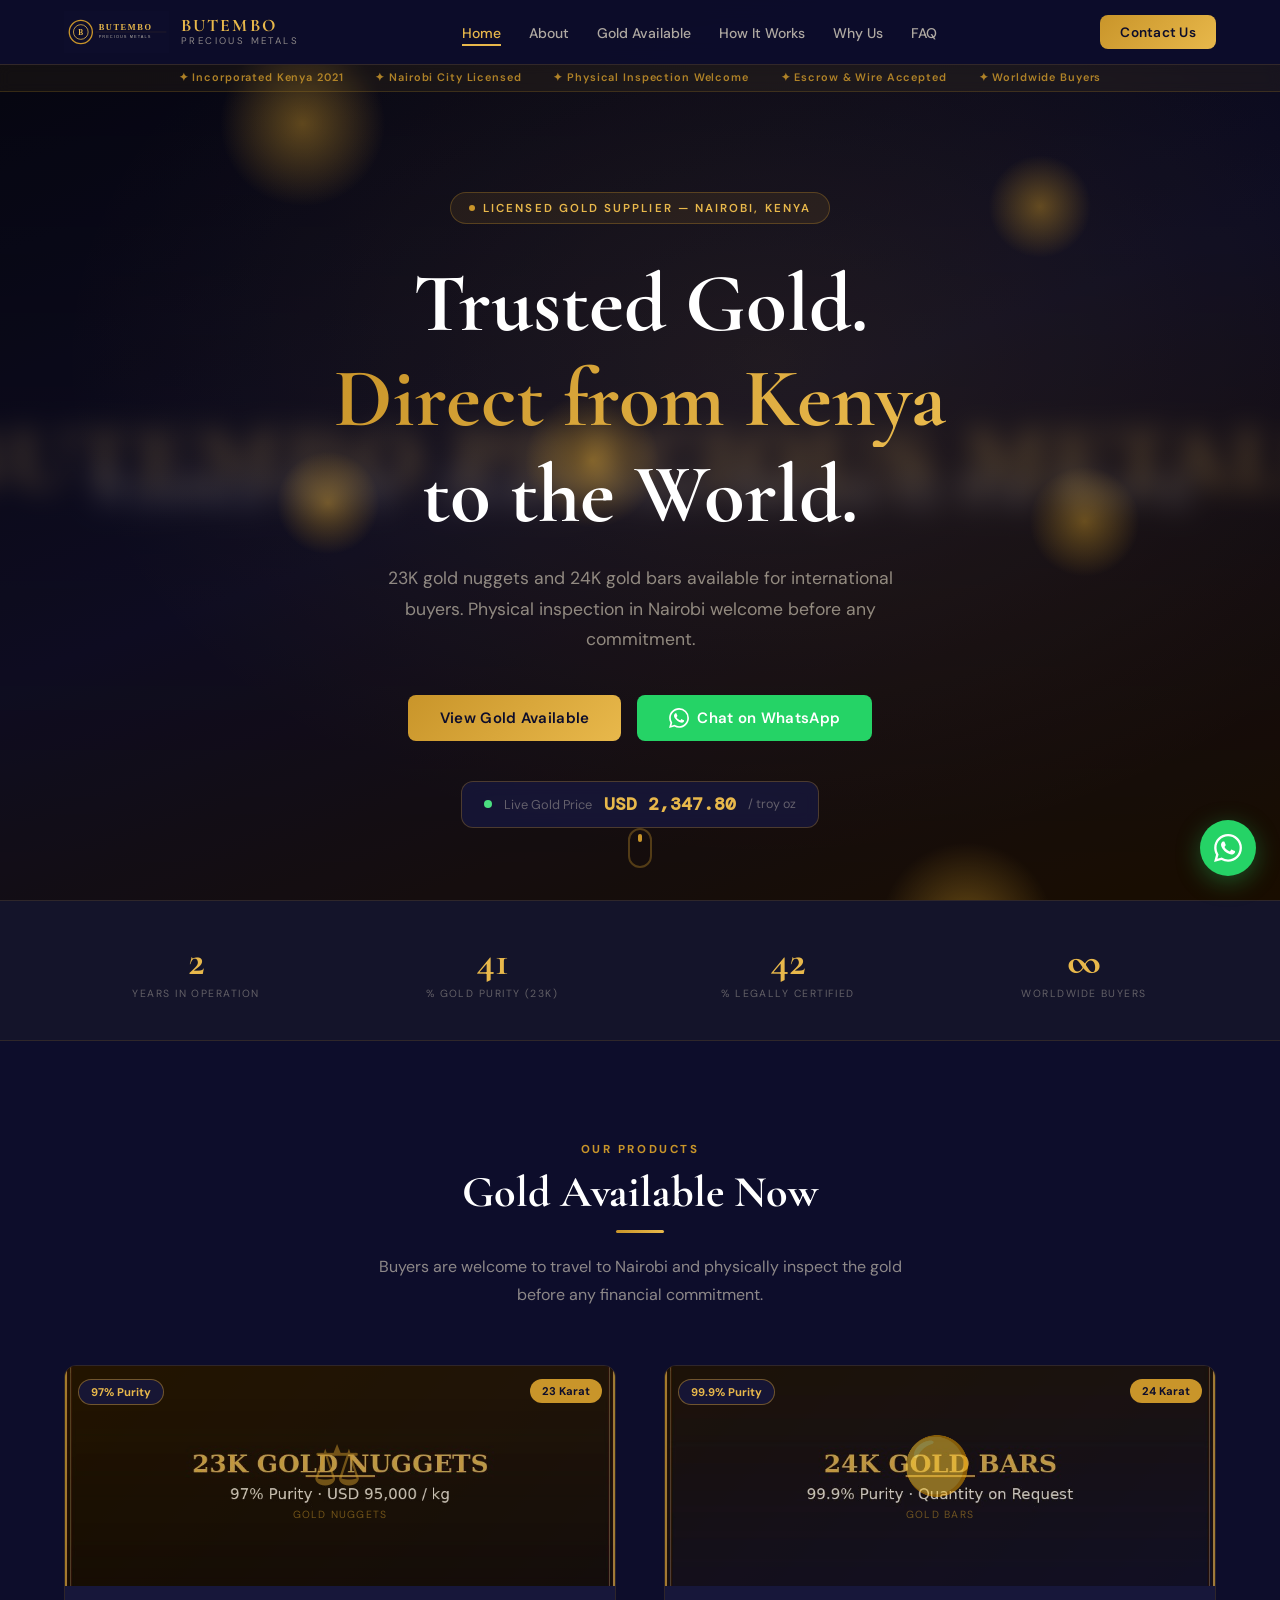
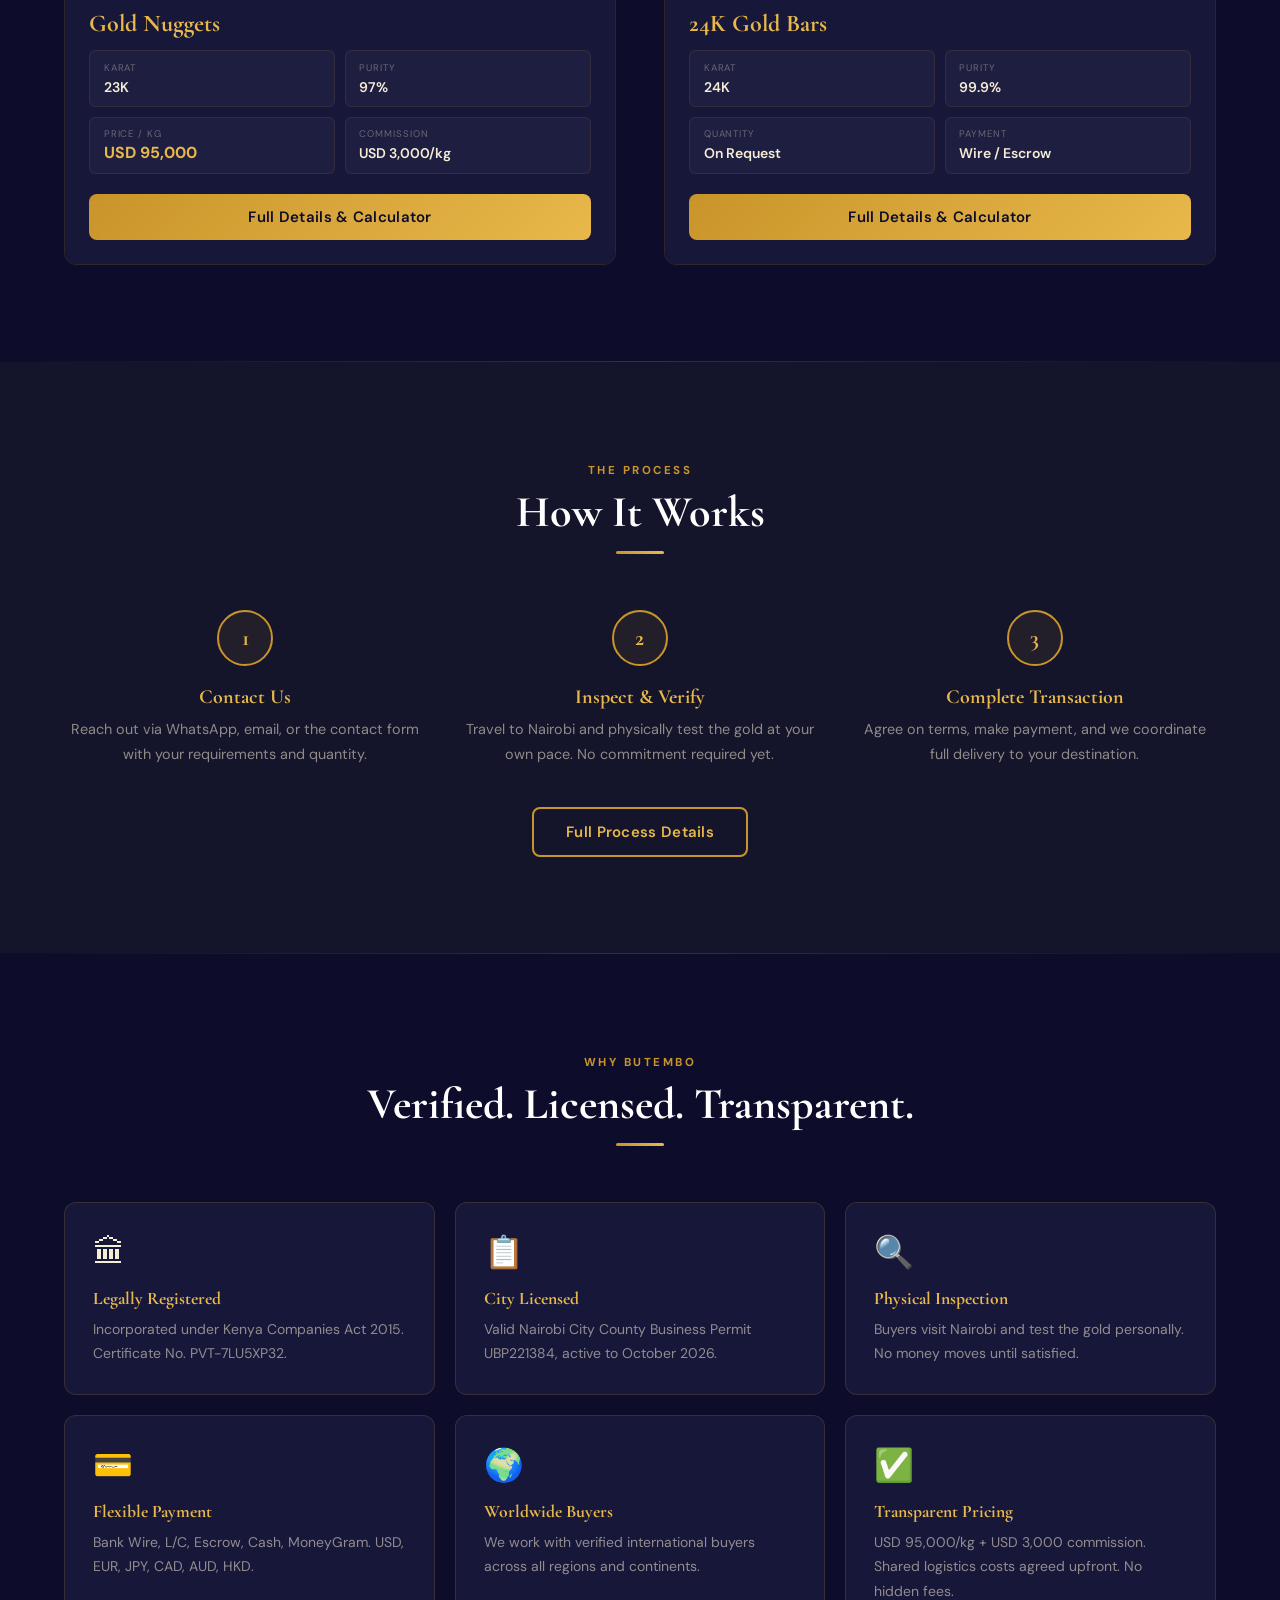
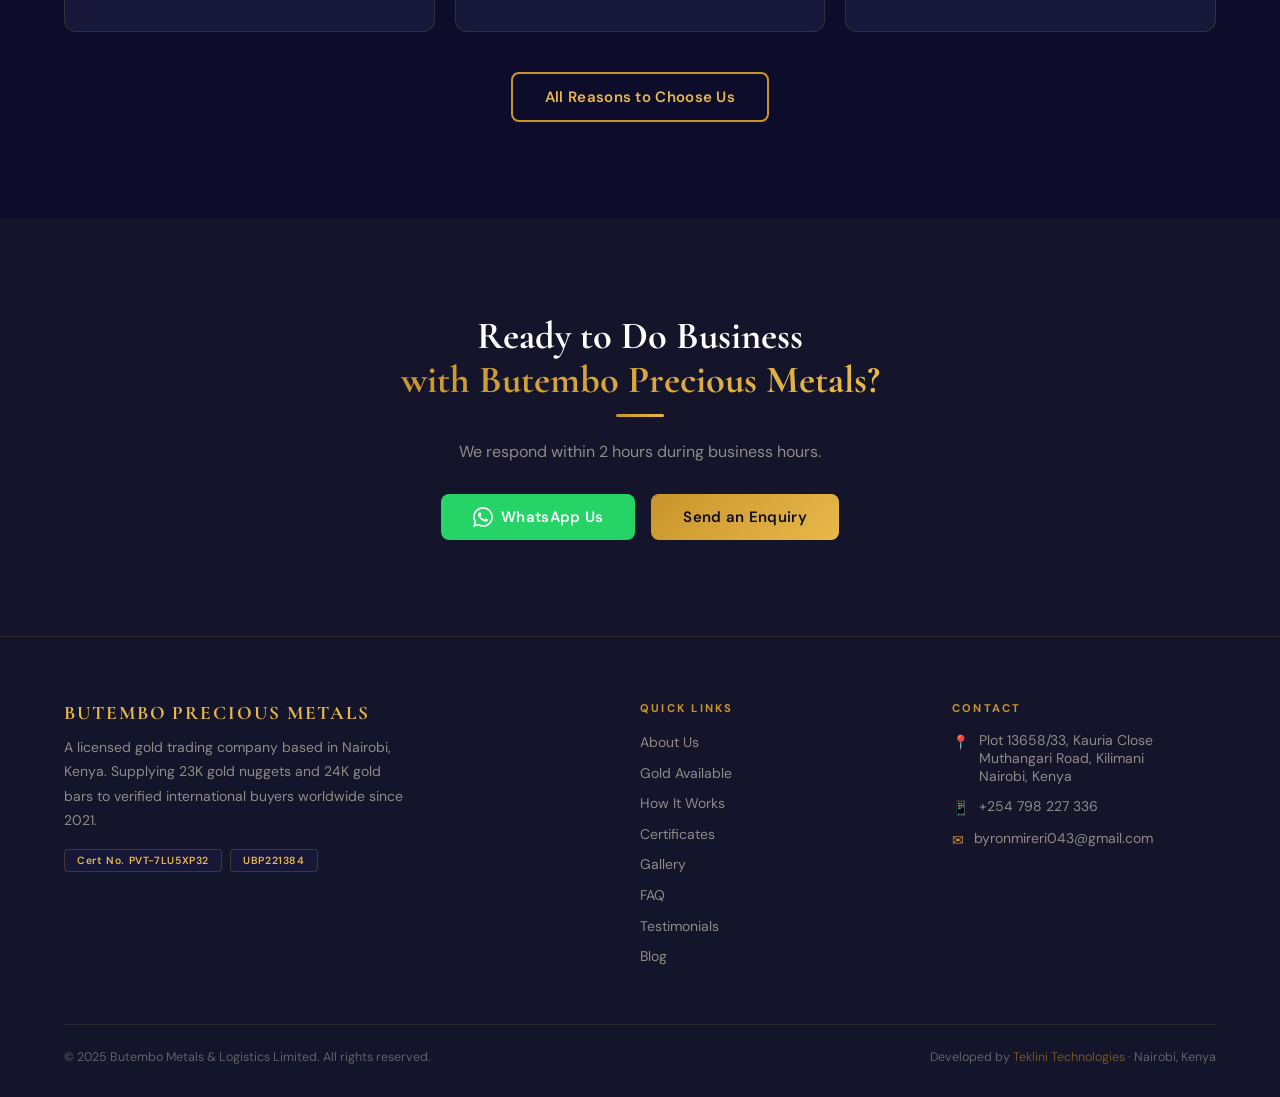
==== commit b7dfbff8: "UI Polish: fix overlapping text on hero by blurring hero.jpg" ====
--- a/index.html
+++ b/index.html
@@ -57,7 +57,7 @@
   <div class="hero-bg">
     <div class="hero-gradient"></div>
     <div class="hero-particles"></div>
-    <div style="position:absolute;inset:0;background:url('images/hero.jpg') center/cover no-repeat;opacity:.18;"></div>
+    <div style="position:absolute;inset:0;background:url('images/hero.jpg') center/cover no-repeat;opacity:.25; filter: blur(12px); transform: scale(1.1);"></div>
   </div>
   <div class="hero-content" data-aos="fade-up">
     <div class="hero-badge" data-aos="fade-down"><span class="pulse-dot"></span>Licensed Gold Supplier &mdash; Nairobi, Kenya</div>
